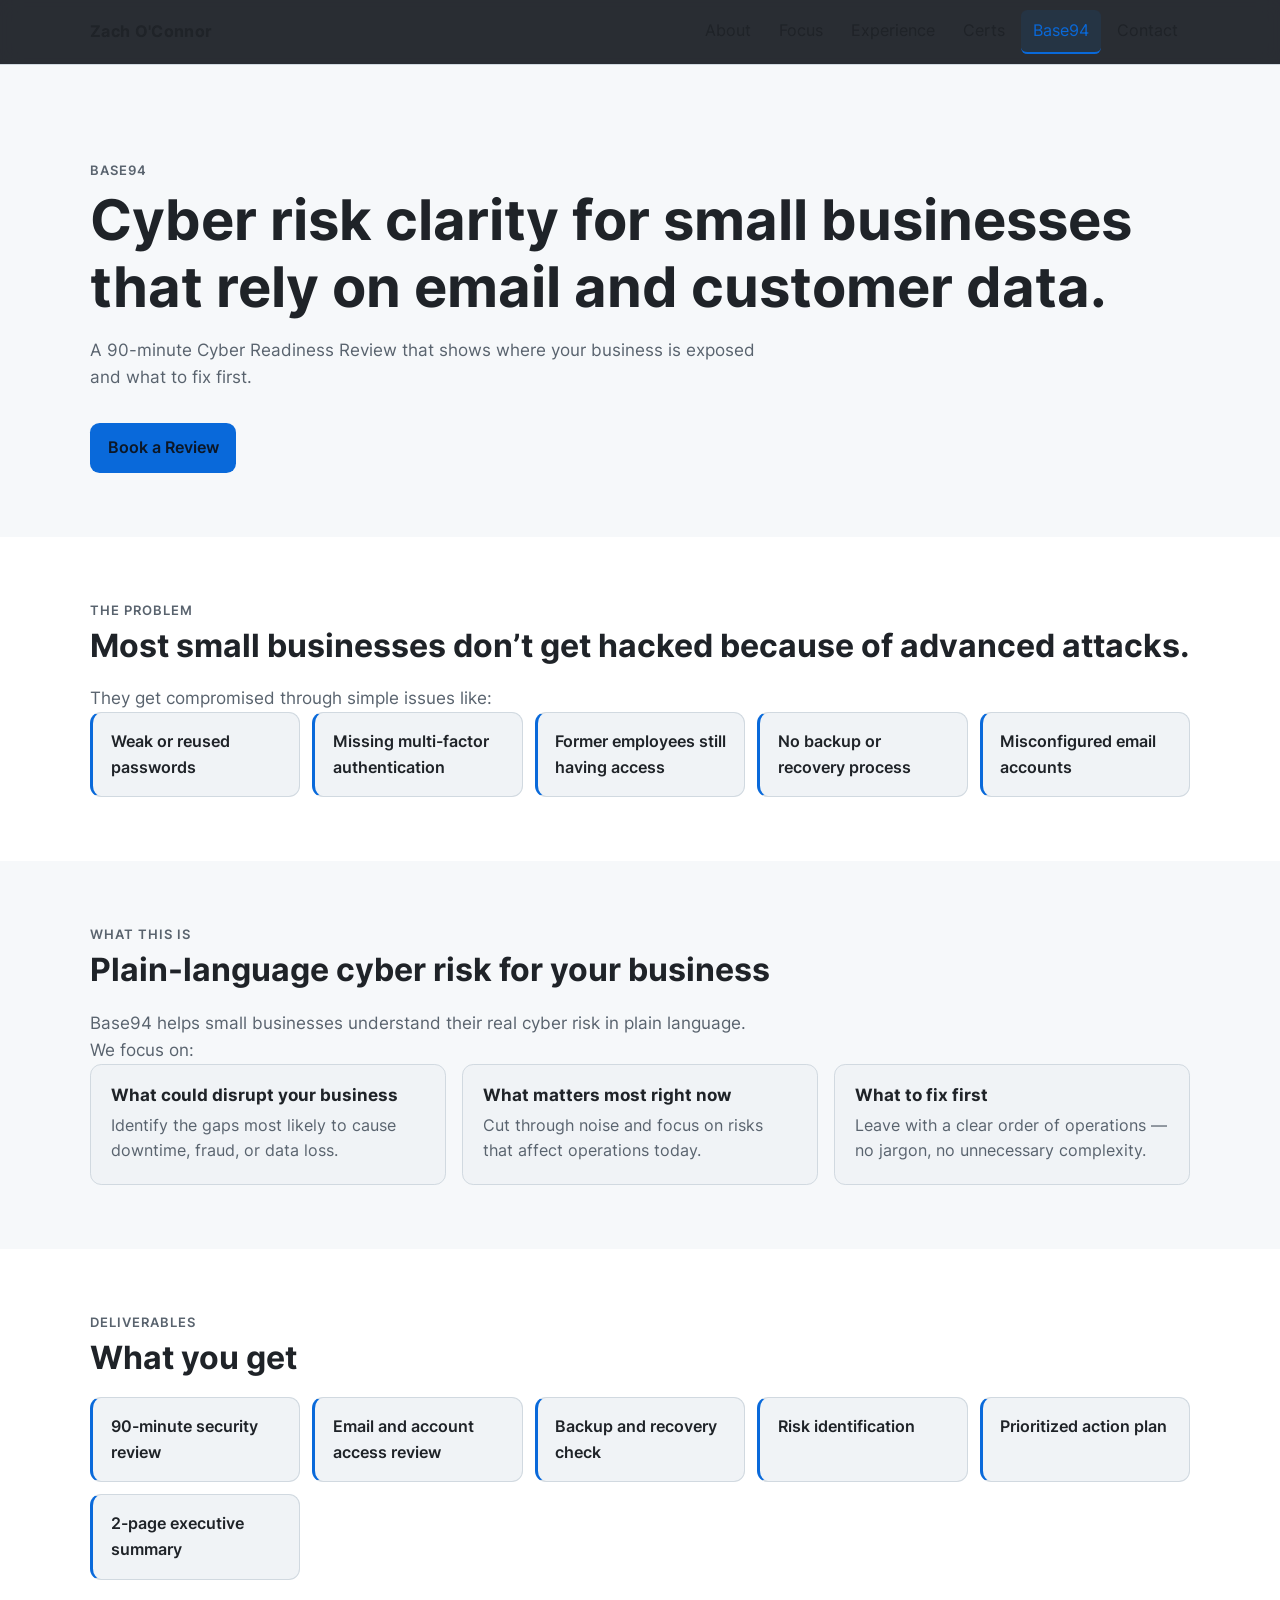
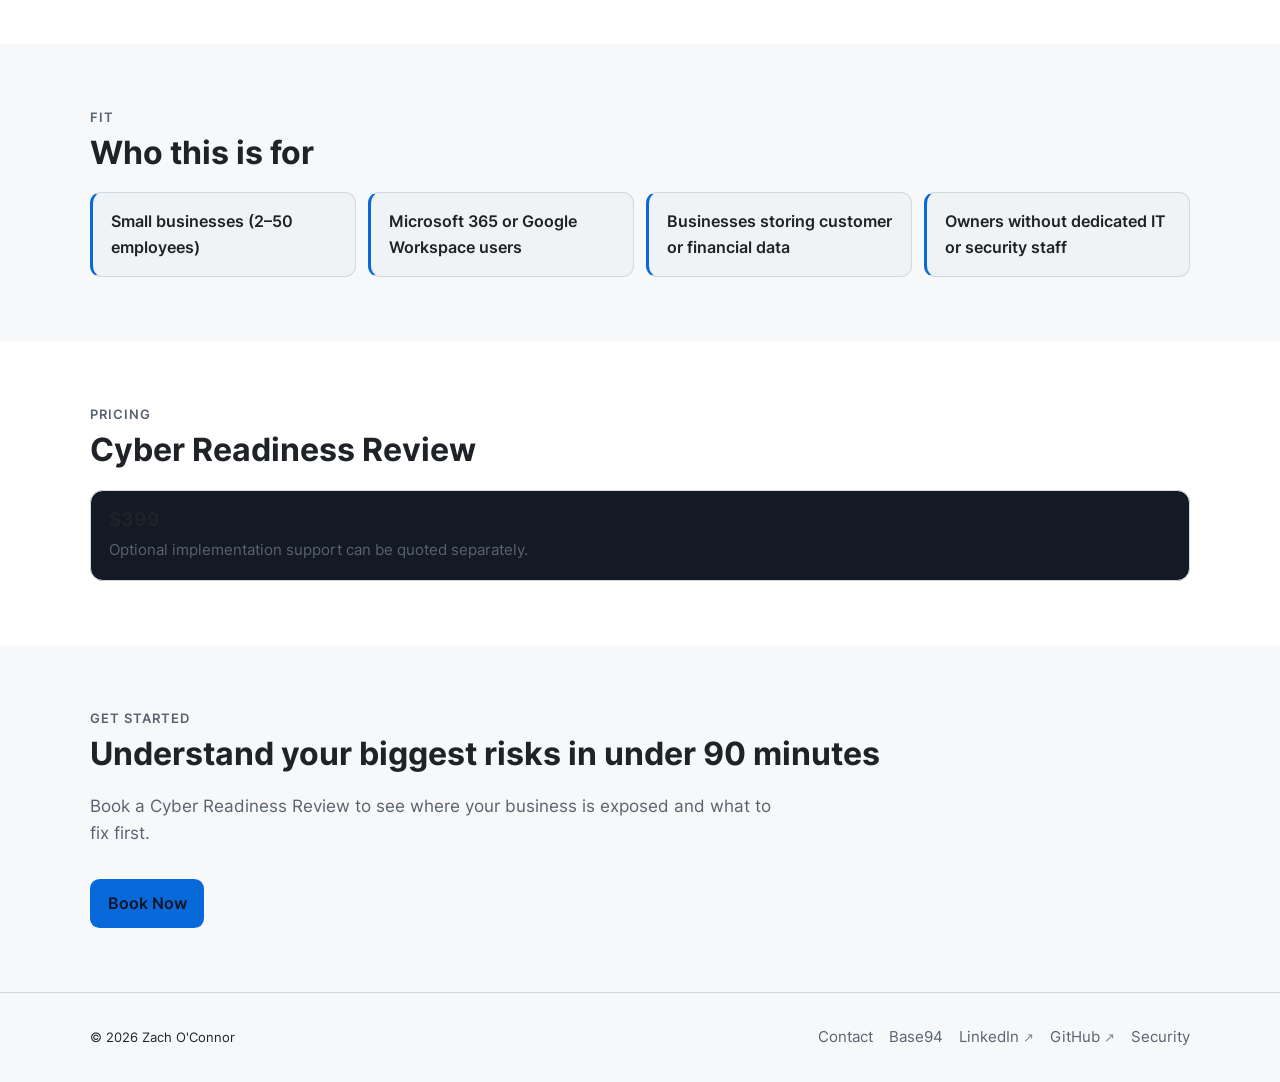
==== base94/index.html @ 256b0ea3 "Add Base94 Cyber Readiness Review landing page. Introduce a marketing page at /base94 and link it fr" ====
<!doctype html>
<html lang="en">
  <head>
    <meta charset="UTF-8" />
    <meta name="viewport" content="width=device-width, initial-scale=1.0" />
    <meta
      name="description"
      content="Base94 offers a 90-minute Cyber Readiness Review for small businesses — plain-language risk clarity for email, accounts, and customer data."
    />
    <meta name="referrer" content="strict-origin-when-cross-origin" />
    <meta name="color-scheme" content="light dark" />
    <link rel="canonical" href="https://zachoco.com/base94/" />
    <title>Base94 | Cyber Readiness Review</title>
    <meta property="og:title" content="Base94 | Cyber Readiness Review" />
    <meta
      property="og:description"
      content="A 90-minute Cyber Readiness Review that shows where your business is exposed and what to fix first."
    />
    <meta property="og:type" content="website" />
    <meta property="og:url" content="https://zachoco.com/base94/" />
    <meta property="og:image" content="https://zachoco.com/assets/profile.jpg" />
    <link rel="icon" href="../assets/favicon.svg" type="image/svg+xml" />
    <link rel="preload" href="../assets/fonts/inter-400.woff2" as="font" type="font/woff2" crossorigin />
    <link rel="stylesheet" href="../styles.css" />
  </head>
  <body>
    <a class="skip-link" href="#main-content">Skip to content</a>

    <header class="site-header">
      <div class="container header-inner">
        <a class="brand" href="/" aria-label="Zach O'Connor home">Zach O'Connor</a>
        <button
          class="nav-toggle"
          type="button"
          aria-expanded="false"
          aria-controls="primary-nav"
        >
          <span class="visually-hidden">Open menu</span>
          <span class="nav-toggle-bar" aria-hidden="true"></span>
          <span class="nav-toggle-bar" aria-hidden="true"></span>
          <span class="nav-toggle-bar" aria-hidden="true"></span>
        </button>
        <nav id="primary-nav" class="primary-nav" aria-label="Primary">
          <ul class="nav-list">
            <li><a href="/#about">About</a></li>
            <li><a href="/#focus">Focus</a></li>
            <li><a href="/#experience">Experience</a></li>
            <li><a href="/#certs">Certs</a></li>
            <li><a href="/base94/" aria-current="page" class="is-active">Base94</a></li>
            <li><a href="/#contact">Contact</a></li>
          </ul>
        </nav>
      </div>
    </header>

    <main id="main-content">
      <section class="hero">
        <div class="container">
          <p class="section-kicker">Base94</p>
          <h1>Cyber risk clarity for small businesses that rely on email and customer data.</h1>
          <p class="hero-copy">
            A 90-minute Cyber Readiness Review that shows where your business is exposed and what
            to fix first.
          </p>
          <div class="hero-actions">
            <a class="button" href="/#contact">Book a Review</a>
          </div>
        </div>
      </section>

      <section class="section section-alt">
        <div class="container">
          <p class="section-kicker">The problem</p>
          <h2 class="section-title">Most small businesses don’t get hacked because of advanced attacks.</h2>
          <p class="section-lead">
            They get compromised through simple issues like:
          </p>
          <ul class="cert-grid">
            <li class="cert-badge">
              <span class="cert-name">Weak or reused passwords</span>
            </li>
            <li class="cert-badge">
              <span class="cert-name">Missing multi-factor authentication</span>
            </li>
            <li class="cert-badge">
              <span class="cert-name">Former employees still having access</span>
            </li>
            <li class="cert-badge">
              <span class="cert-name">No backup or recovery process</span>
            </li>
            <li class="cert-badge">
              <span class="cert-name">Misconfigured email accounts</span>
            </li>
          </ul>
        </div>
      </section>

      <section class="section">
        <div class="container">
          <p class="section-kicker">What this is</p>
          <h2 class="section-title">Plain-language cyber risk for your business</h2>
          <p class="section-lead">
            Base94 helps small businesses understand their real cyber risk in plain language.
            We focus on:
          </p>
          <div class="cards">
            <article class="card">
              <h3>What could disrupt your business</h3>
              <p>Identify the gaps most likely to cause downtime, fraud, or data loss.</p>
            </article>
            <article class="card">
              <h3>What matters most right now</h3>
              <p>Cut through noise and focus on risks that affect operations today.</p>
            </article>
            <article class="card">
              <h3>What to fix first</h3>
              <p>Leave with a clear order of operations — no jargon, no unnecessary complexity.</p>
            </article>
          </div>
        </div>
      </section>

      <section class="section section-alt">
        <div class="container">
          <p class="section-kicker">Deliverables</p>
          <h2 class="section-title">What you get</h2>
          <ul class="cert-grid">
            <li class="cert-badge">
              <span class="cert-name">90-minute security review</span>
            </li>
            <li class="cert-badge">
              <span class="cert-name">Email and account access review</span>
            </li>
            <li class="cert-badge">
              <span class="cert-name">Backup and recovery check</span>
            </li>
            <li class="cert-badge">
              <span class="cert-name">Risk identification</span>
            </li>
            <li class="cert-badge">
              <span class="cert-name">Prioritized action plan</span>
            </li>
            <li class="cert-badge">
              <span class="cert-name">2-page executive summary</span>
            </li>
          </ul>
        </div>
      </section>

      <section class="section">
        <div class="container">
          <p class="section-kicker">Fit</p>
          <h2 class="section-title">Who this is for</h2>
          <ul class="cert-grid">
            <li class="cert-badge">
              <span class="cert-name">Small businesses (2–50 employees)</span>
            </li>
            <li class="cert-badge">
              <span class="cert-name">Microsoft 365 or Google Workspace users</span>
            </li>
            <li class="cert-badge">
              <span class="cert-name">Businesses storing customer or financial data</span>
            </li>
            <li class="cert-badge">
              <span class="cert-name">Owners without dedicated IT or security staff</span>
            </li>
          </ul>
        </div>
      </section>

      <section class="section section-alt">
        <div class="container">
          <p class="section-kicker">Pricing</p>
          <h2 class="section-title">Cyber Readiness Review</h2>
          <article class="stat">
            <p class="stat-value">$399</p>
            <p class="stat-label">
              Optional implementation support can be quoted separately.
            </p>
          </article>
        </div>
      </section>

      <section class="section">
        <div class="container">
          <p class="section-kicker">Get started</p>
          <h2 class="section-title">Understand your biggest risks in under 90 minutes</h2>
          <p class="hero-copy">
            Book a Cyber Readiness Review to see where your business is exposed and what to
            fix first.
          </p>
          <div class="hero-actions">
            <a class="button" href="/#contact">Book Now</a>
          </div>
        </div>
      </section>
    </main>

    <footer class="site-footer">
      <div class="container footer-inner">
        <small>&copy; <span id="current-year"></span> Zach O'Connor</small>
        <nav class="footer-nav" aria-label="Footer">
          <a href="/#contact">Contact</a>
          <a href="/base94/">Base94</a>
          <a
            class="external-link"
            href="https://www.linkedin.com/in/zachoco"
            target="_blank"
            rel="noopener noreferrer"
            aria-label="LinkedIn (opens in new tab)"
            >LinkedIn</a
          >
          <a
            class="external-link"
            href="https://github.com/zachoco"
            target="_blank"
            rel="noopener noreferrer"
            aria-label="GitHub (opens in new tab)"
            >GitHub</a
          >
          <a href="https://zachoco.com/.well-known/security.txt">Security</a>
        </nav>
      </div>
    </footer>

    <script src="../script.js" defer></script>
  </body>
</html>
---- styles.css ----
@font-face {
  font-family: Inter;
  font-style: normal;
  font-weight: 400;
  font-display: swap;
  src: url("./assets/fonts/inter-400.woff2") format("woff2");
}

@font-face {
  font-family: Inter;
  font-style: normal;
  font-weight: 600;
  font-display: swap;
  src: url("./assets/fonts/inter-600.woff2") format("woff2");
}

@font-face {
  font-family: Inter;
  font-style: normal;
  font-weight: 700;
  font-display: swap;
  src: url("./assets/fonts/inter-700.woff2") format("woff2");
}

:root {
  --bg: #0d1117;
  --bg-alt: #161b22;
  --text: #e6edf3;
  --muted: #9da7b3;
  --accent: #58a6ff;
  --accent-soft: rgba(88, 166, 255, 0.14);
  --surface: #1f2630;
  --border: #2f3948;
  --border-strong: #3d4f66;
  --success-bg: #13261f;
  --success-border: #2d6a4f;
  --success-text: #b7e4c7;
  --error-bg: #2a1518;
  --error-border: #6e2c2c;
  --error-text: #f0c4c4;
}

@media (prefers-color-scheme: light) {
  :root {
    --bg: #f6f8fa;
    --bg-alt: #ffffff;
    --text: #1f2328;
    --muted: #59636e;
    --accent: #0969da;
    --accent-soft: rgba(9, 105, 218, 0.1);
    --surface: #f0f3f6;
    --border: #d1d9e0;
    --border-strong: #b8c0cc;
    --success-bg: #e6f4ea;
    --success-border: #8fd19e;
    --success-text: #116329;
    --error-bg: #fde8e8;
    --error-border: #f5a5a5;
    --error-text: #8a1f1f;
  }

  .site-header {
    background: rgba(246, 248, 250, 0.92);
  }

  .profile-card {
    background: linear-gradient(180deg, #ffffff 0%, #f0f3f6 100%);
  }

  .stat {
    background: #ffffff;
  }

  .button {
    color: #ffffff;
  }
}

*,
*::before,
*::after {
  box-sizing: border-box;
}

html {
  scroll-behavior: smooth;
}

html,
body {
  margin: 0;
  padding: 0;
  font-family: Inter, -apple-system, BlinkMacSystemFont, "Segoe UI", Roboto, sans-serif;
  background: var(--bg);
  color: var(--text);
  line-height: 1.6;
}

body {
  padding-left: env(safe-area-inset-left);
  padding-right: env(safe-area-inset-right);
}

.visually-hidden {
  position: absolute;
  width: 1px;
  height: 1px;
  padding: 0;
  margin: -1px;
  overflow: hidden;
  clip: rect(0, 0, 0, 0);
  white-space: nowrap;
  border: 0;
}

a {
  color: var(--accent);
}

a:focus-visible,
button:focus-visible,
input:focus-visible,
textarea:focus-visible {
  outline: 2px solid var(--accent);
  outline-offset: 2px;
}

.external-link::after {
  content: " ↗";
  font-size: 0.85em;
  opacity: 0.75;
}

.skip-link {
  position: absolute;
  left: -9999px;
  top: 1rem;
  background: #ffffff;
  color: #000000;
  padding: 0.6rem 0.9rem;
  border-radius: 0.4rem;
  z-index: 100;
}

.skip-link:focus {
  left: 1rem;
}

.container {
  width: min(1100px, 92vw);
  margin: 0 auto;
}

.site-header {
  position: sticky;
  top: 0;
  z-index: 50;
  backdrop-filter: blur(10px);
  background: rgba(13, 17, 23, 0.88);
  border-bottom: 1px solid var(--border);
}

.header-inner {
  display: flex;
  justify-content: space-between;
  align-items: center;
  gap: 1rem;
  min-height: 4rem;
  position: relative;
}

.nav-toggle {
  display: none;
  flex-direction: column;
  justify-content: center;
  gap: 0.35rem;
  width: 2.75rem;
  height: 2.75rem;
  padding: 0.5rem;
  border: 1px solid var(--border);
  border-radius: 0.5rem;
  background: var(--bg-alt);
  color: var(--text);
  cursor: pointer;
}

.nav-toggle-bar {
  display: block;
  height: 2px;
  width: 100%;
  background: currentColor;
  border-radius: 1px;
  transition: transform 0.2s ease, opacity 0.2s ease;
}

.site-header.nav-open .nav-toggle-bar:nth-child(2) {
  transform: translateY(0.45rem) rotate(45deg);
}

.site-header.nav-open .nav-toggle-bar:nth-child(3) {
  opacity: 0;
}

.site-header.nav-open .nav-toggle-bar:nth-child(4) {
  transform: translateY(-0.45rem) rotate(-45deg);
}

.brand {
  text-decoration: none;
  color: var(--text);
  font-weight: 700;
  letter-spacing: 0.02em;
}

.nav-list {
  list-style: none;
  display: flex;
  gap: 0.25rem;
  margin: 0;
  padding: 0;
}

.nav-list a {
  color: var(--text);
  text-decoration: none;
  display: inline-flex;
  align-items: center;
  min-height: 2.75rem;
  padding: 0.35rem 0.75rem;
  border-radius: 0.4rem;
  border-bottom: 2px solid transparent;
  transition: background 0.15s ease, border-color 0.15s ease, color 0.15s ease;
}

.nav-list a:hover {
  background: var(--accent-soft);
}

.nav-list a.is-active {
  color: var(--accent);
  border-bottom-color: var(--accent);
  background: var(--accent-soft);
}

.section-kicker {
  text-transform: uppercase;
  letter-spacing: 0.08em;
  color: var(--muted);
  font-size: 0.8rem;
  font-weight: 600;
  margin: 0 0 0.35rem;
}

.section-title {
  margin: 0 0 1.25rem;
  font-size: clamp(1.5rem, 3vw, 2rem);
  line-height: 1.2;
}

.section-lead {
  color: var(--muted);
  max-width: 62ch;
  margin: 0;
  font-size: 1.05rem;
}

.hero {
  padding: 6rem 0 4rem;
}

.hero-grid {
  display: grid;
  grid-template-columns: 1.4fr minmax(240px, 320px);
  gap: 2rem;
  align-items: center;
}

h1,
h2,
h3 {
  line-height: 1.2;
}

h1 {
  font-size: clamp(2rem, 4.5vw, 3.5rem);
  margin: 0 0 1rem;
  font-weight: 700;
}

.hero-copy {
  color: var(--muted);
  max-width: 62ch;
  margin: 0 0 2rem;
  font-size: 1.05rem;
}

.hero-actions {
  display: flex;
  gap: 0.8rem;
  flex-wrap: wrap;
}

.button {
  display: inline-flex;
  align-items: center;
  justify-content: center;
  min-height: 2.75rem;
  background: var(--accent);
  color: #0c1726;
  text-decoration: none;
  border-radius: 0.6rem;
  padding: 0.75rem 1.1rem;
  font-weight: 600;
  font-size: 1rem;
  border: none;
  cursor: pointer;
  font-family: inherit;
  transition: filter 0.15s ease, transform 0.15s ease;
}

.button:hover {
  filter: brightness(1.08);
}

.button:active {
  transform: translateY(1px);
}

.button:disabled {
  opacity: 0.65;
  cursor: not-allowed;
  transform: none;
}

.button-secondary {
  background: transparent;
  border: 1px solid var(--border);
  color: var(--text);
  filter: none;
}

.button-secondary:hover {
  background: var(--accent-soft);
  border-color: var(--border-strong);
}

.profile-card {
  background: linear-gradient(180deg, #19212e 0%, #111722 100%);
  border: 1px solid var(--border);
  border-radius: 1rem;
  padding: 1rem;
}

.profile-image {
  width: 100%;
  height: auto;
  aspect-ratio: 1 / 1;
  object-fit: cover;
  border-radius: 0.8rem;
  border: 1px solid var(--border-strong);
}

.profile-note {
  color: var(--muted);
  margin: 0.8rem 0 0;
  font-size: 0.9rem;
}

.section {
  padding: 4rem 0;
  scroll-margin-top: 5rem;
}

.section-alt {
  background: var(--bg-alt);
}

.cards {
  display: grid;
  gap: 1rem;
  grid-template-columns: repeat(auto-fit, minmax(220px, 1fr));
}

.card {
  background: var(--surface);
  padding: 1.25rem;
  border-radius: 0.7rem;
  border: 1px solid var(--border);
  transition: border-color 0.15s ease, transform 0.15s ease, box-shadow 0.15s ease;
}

.card:hover,
.card:focus-within {
  border-color: var(--accent);
  transform: translateY(-2px);
  box-shadow: 0 8px 24px rgba(0, 0, 0, 0.12);
}

.card h3 {
  margin: 0 0 0.5rem;
  font-size: 1.05rem;
}

.card p {
  margin: 0;
  color: var(--muted);
}

.timeline-list {
  list-style: none;
  margin: 0;
  padding: 0;
  display: grid;
  gap: 0;
}

.timeline-item {
  display: grid;
  grid-template-columns: 1.25rem 1fr;
  gap: 1rem;
  padding: 1.25rem 0;
  border-bottom: 1px solid var(--border);
}

.timeline-item:last-child {
  border-bottom: none;
  padding-bottom: 0;
}

.timeline-item:first-child {
  padding-top: 0;
}

.timeline-marker {
  position: relative;
  width: 0.75rem;
  height: 0.75rem;
  margin-top: 0.35rem;
  border-radius: 50%;
  background: var(--accent);
  box-shadow: 0 0 0 4px var(--accent-soft);
}

.timeline-item:not(:last-child) .timeline-marker::after {
  content: "";
  position: absolute;
  left: 50%;
  top: 1rem;
  width: 2px;
  height: calc(100% + 2.5rem);
  transform: translateX(-50%);
  background: var(--border);
}

.timeline-role {
  margin: 0;
  font-size: 1.05rem;
  font-weight: 600;
}

.timeline-org {
  margin: 0.15rem 0 0;
  color: var(--muted);
  font-size: 0.95rem;
}

.timeline-date {
  display: inline-block;
  margin-top: 0.35rem;
  padding: 0.15rem 0.5rem;
  border-radius: 999px;
  background: var(--accent-soft);
  color: var(--accent);
  font-size: 0.8rem;
  font-weight: 600;
}

.timeline-detail {
  margin: 0.65rem 0 0;
  color: var(--muted);
}

.cert-grid {
  list-style: none;
  margin: 0;
  padding: 0;
  display: grid;
  gap: 0.75rem;
  grid-template-columns: repeat(auto-fit, minmax(200px, 1fr));
}

.cert-badge {
  display: flex;
  flex-direction: column;
  gap: 0.25rem;
  padding: 1rem 1.1rem;
  border-radius: 0.7rem;
  border: 1px solid var(--border);
  background: var(--surface);
  border-left: 3px solid var(--accent);
  transition: border-color 0.15s ease, transform 0.15s ease;
}

.cert-badge:hover {
  border-color: var(--accent);
  transform: translateY(-1px);
}

.cert-name {
  font-weight: 600;
}

.cert-meta {
  color: var(--muted);
  font-size: 0.85rem;
}

.contact-layout {
  display: grid;
  grid-template-columns: minmax(0, 1fr) minmax(0, 1.2fr);
  gap: 2rem;
  align-items: start;
}

.contact-links {
  list-style: none;
  padding: 0;
  margin: 1rem 0 0;
  display: flex;
  flex-wrap: wrap;
  gap: 1rem;
}

.contact-links a {
  font-weight: 600;
}

.contact-form {
  display: grid;
  gap: 1rem;
}

.form-field {
  display: grid;
  gap: 0.35rem;
}

.form-field label {
  font-weight: 600;
  font-size: 0.95rem;
}

.form-field input,
.form-field textarea {
  width: 100%;
  padding: 0.75rem 0.85rem;
  border-radius: 0.5rem;
  border: 1px solid var(--border);
  background: var(--bg-alt);
  color: var(--text);
  font: inherit;
  font-size: 1rem;
  line-height: 1.4;
}

.form-field input:focus,
.form-field textarea:focus {
  border-color: var(--accent);
}

.form-field textarea {
  resize: vertical;
  min-height: 8rem;
}

.contact-honeypot {
  position: absolute;
  left: -9999px;
  width: 1px;
  height: 1px;
  overflow: hidden;
}

.form-status {
  margin: 0 0 1rem;
  padding: 0.85rem 1rem;
  border-radius: 0.5rem;
}

.form-status-success {
  border: 1px solid var(--success-border);
  background: var(--success-bg);
  color: var(--success-text);
}

.form-status-error {
  border: 1px solid var(--error-border);
  background: var(--error-bg);
  color: var(--error-text);
}

.mini-stats {
  padding-top: 2rem;
  padding-bottom: 2rem;
}

.stats-grid {
  display: grid;
  grid-template-columns: repeat(3, minmax(0, 1fr));
  gap: 1rem;
}

.stat {
  background: #131a25;
  border: 1px solid var(--border);
  border-radius: 0.8rem;
  padding: 1.1rem;
  transition: border-color 0.15s ease, transform 0.15s ease;
}

.stat:hover {
  border-color: var(--accent);
  transform: translateY(-1px);
}

.stat-value {
  margin: 0 0 0.4rem;
  font-size: 1.2rem;
  font-weight: 700;
  line-height: 1.2;
}

.stat-label {
  margin: 0;
  color: var(--muted);
  font-size: 0.95rem;
}

.site-footer {
  padding: 2rem 0;
  border-top: 1px solid var(--border);
}

.footer-inner {
  display: flex;
  flex-wrap: wrap;
  justify-content: space-between;
  align-items: center;
  gap: 1rem;
}

.footer-nav {
  display: flex;
  flex-wrap: wrap;
  gap: 1rem;
}

.footer-nav a {
  color: var(--muted);
  text-decoration: none;
  font-size: 0.95rem;
}

.footer-nav a:hover {
  color: var(--accent);
}

@media (prefers-reduced-motion: reduce) {
  * {
    animation: none !important;
    transition: none !important;
    scroll-behavior: auto !important;
  }
}

@media (max-width: 900px) {
  .hero-grid {
    grid-template-columns: 1fr;
  }

  .stats-grid {
    grid-template-columns: 1fr;
  }

  .contact-layout {
    grid-template-columns: 1fr;
  }
}

@media (max-width: 768px) {
  .nav-toggle {
    display: inline-flex;
  }

  .primary-nav {
    position: absolute;
    top: calc(100% + 0.25rem);
    right: 0;
    left: 0;
    z-index: 20;
    background: var(--bg-alt);
    border: 1px solid var(--border);
    border-radius: 0.75rem;
    padding: 0.5rem;
    opacity: 0;
    visibility: hidden;
    transform: translateY(-0.25rem);
    transition: opacity 0.2s ease, transform 0.2s ease, visibility 0.2s;
  }

  .site-header.nav-open .primary-nav {
    opacity: 1;
    visibility: visible;
    transform: translateY(0);
  }

  .nav-list {
    flex-direction: column;
    gap: 0;
  }

  .nav-list a {
    width: 100%;
    border-bottom: none;
  }

  .nav-list a.is-active {
    border-left: 3px solid var(--accent);
  }

  .hero {
    padding: 4rem 0 2.5rem;
  }

  .section {
    padding: 3rem 0;
  }

  .timeline-header {
    display: grid;
    gap: 0.15rem;
  }
}

@media (max-width: 480px) {
  .container {
    width: min(1100px, 94vw);
  }

  .hero-actions {
    flex-direction: column;
  }

  .hero-actions .button {
    width: 100%;
    text-align: center;
  }
}
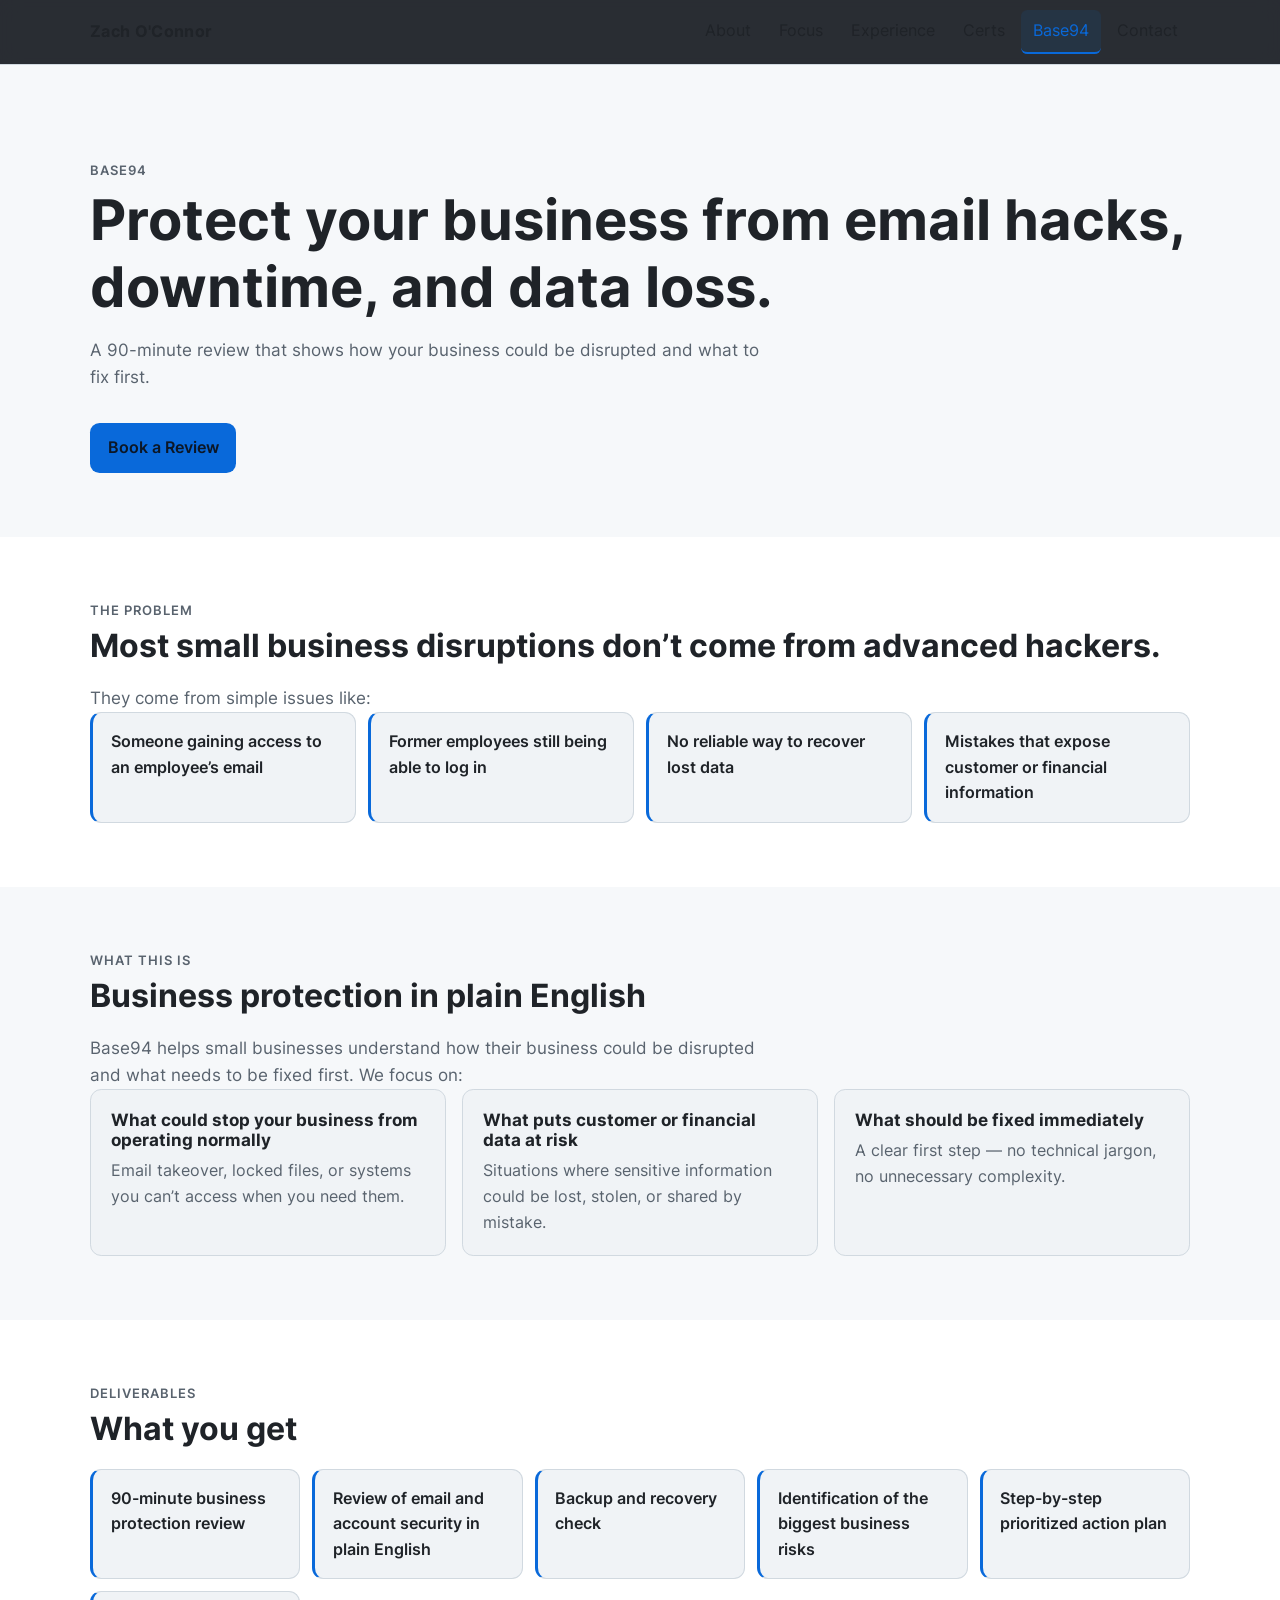
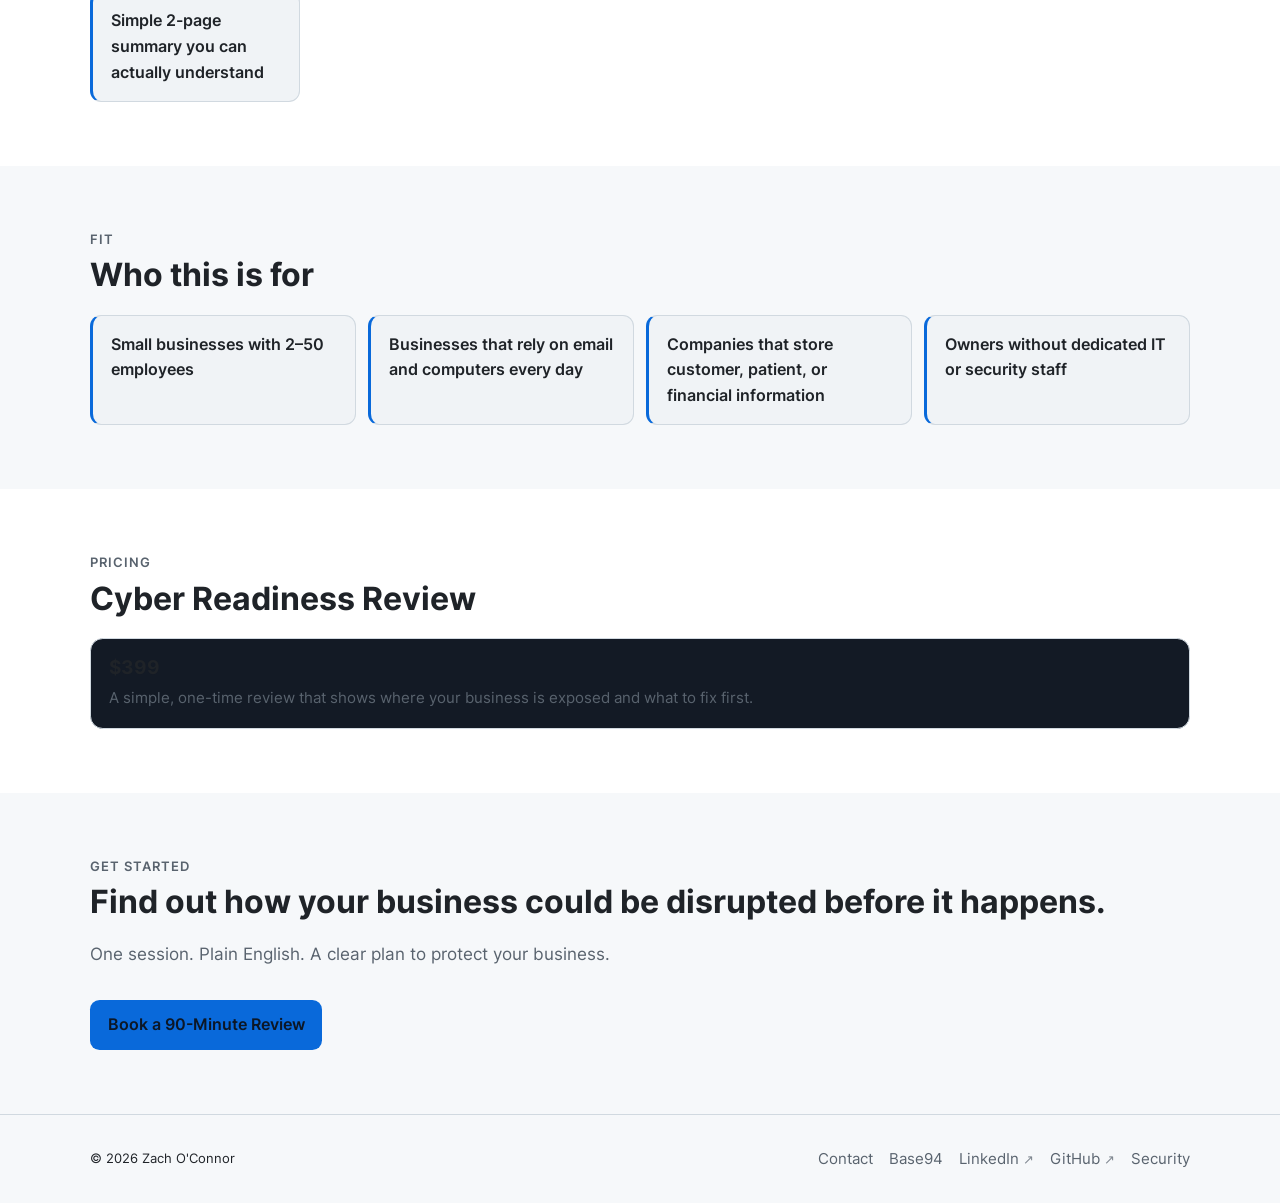
==== commit b5e33158: "Rewrite Base94 copy for non-technical business owners. Use plain-language messaging focused on disru" ====
--- a/base94/index.html
+++ b/base94/index.html
@@ -5,7 +5,7 @@
     <meta name="viewport" content="width=device-width, initial-scale=1.0" />
     <meta
       name="description"
-      content="Base94 offers a 90-minute Cyber Readiness Review for small businesses — plain-language risk clarity for email, accounts, and customer data."
+      content="Base94 offers a 90-minute business protection review for small businesses — prevent email hacks, downtime, and data loss."
     />
     <meta name="referrer" content="strict-origin-when-cross-origin" />
     <meta name="color-scheme" content="light dark" />
@@ -14,7 +14,7 @@
     <meta property="og:title" content="Base94 | Cyber Readiness Review" />
     <meta
       property="og:description"
-      content="A 90-minute Cyber Readiness Review that shows where your business is exposed and what to fix first."
+      content="A 90-minute review that shows how your business could be disrupted and what to fix first."
     />
     <meta property="og:type" content="website" />
     <meta property="og:url" content="https://zachoco.com/base94/" />
@@ -57,10 +57,10 @@
       <section class="hero">
         <div class="container">
           <p class="section-kicker">Base94</p>
-          <h1>Cyber risk clarity for small businesses that rely on email and customer data.</h1>
+          <h1>Protect your business from email hacks, downtime, and data loss.</h1>
           <p class="hero-copy">
-            A 90-minute Cyber Readiness Review that shows where your business is exposed and what
-            to fix first.
+            A 90-minute review that shows how your business could be disrupted and what to fix
+            first.
           </p>
           <div class="hero-actions">
             <a class="button" href="/#contact">Book a Review</a>
@@ -71,50 +71,45 @@
       <section class="section section-alt">
         <div class="container">
           <p class="section-kicker">The problem</p>
-          <h2 class="section-title">Most small businesses don’t get hacked because of advanced attacks.</h2>
+          <h2 class="section-title">Most small business disruptions don’t come from advanced hackers.</h2>
+          <p class="section-lead">They come from simple issues like:</p>
+          <ul class="cert-grid">
+            <li class="cert-badge">
+              <span class="cert-name">Someone gaining access to an employee’s email</span>
+            </li>
+            <li class="cert-badge">
+              <span class="cert-name">Former employees still being able to log in</span>
+            </li>
+            <li class="cert-badge">
+              <span class="cert-name">No reliable way to recover lost data</span>
+            </li>
+            <li class="cert-badge">
+              <span class="cert-name">Mistakes that expose customer or financial information</span>
+            </li>
+          </ul>
+        </div>
+      </section>
+
+      <section class="section">
+        <div class="container">
+          <p class="section-kicker">What this is</p>
+          <h2 class="section-title">Business protection in plain English</h2>
           <p class="section-lead">
-            They get compromised through simple issues like:
-          </p>
-          <ul class="cert-grid">
-            <li class="cert-badge">
-              <span class="cert-name">Weak or reused passwords</span>
-            </li>
-            <li class="cert-badge">
-              <span class="cert-name">Missing multi-factor authentication</span>
-            </li>
-            <li class="cert-badge">
-              <span class="cert-name">Former employees still having access</span>
-            </li>
-            <li class="cert-badge">
-              <span class="cert-name">No backup or recovery process</span>
-            </li>
-            <li class="cert-badge">
-              <span class="cert-name">Misconfigured email accounts</span>
-            </li>
-          </ul>
-        </div>
-      </section>
-
-      <section class="section">
-        <div class="container">
-          <p class="section-kicker">What this is</p>
-          <h2 class="section-title">Plain-language cyber risk for your business</h2>
-          <p class="section-lead">
-            Base94 helps small businesses understand their real cyber risk in plain language.
-            We focus on:
+            Base94 helps small businesses understand how their business could be disrupted and
+            what needs to be fixed first. We focus on:
           </p>
           <div class="cards">
             <article class="card">
-              <h3>What could disrupt your business</h3>
-              <p>Identify the gaps most likely to cause downtime, fraud, or data loss.</p>
+              <h3>What could stop your business from operating normally</h3>
+              <p>Email takeover, locked files, or systems you can’t access when you need them.</p>
             </article>
             <article class="card">
-              <h3>What matters most right now</h3>
-              <p>Cut through noise and focus on risks that affect operations today.</p>
+              <h3>What puts customer or financial data at risk</h3>
+              <p>Situations where sensitive information could be lost, stolen, or shared by mistake.</p>
             </article>
             <article class="card">
-              <h3>What to fix first</h3>
-              <p>Leave with a clear order of operations — no jargon, no unnecessary complexity.</p>
+              <h3>What should be fixed immediately</h3>
+              <p>A clear first step — no technical jargon, no unnecessary complexity.</p>
             </article>
           </div>
         </div>
@@ -126,22 +121,22 @@
           <h2 class="section-title">What you get</h2>
           <ul class="cert-grid">
             <li class="cert-badge">
-              <span class="cert-name">90-minute security review</span>
-            </li>
-            <li class="cert-badge">
-              <span class="cert-name">Email and account access review</span>
+              <span class="cert-name">90-minute business protection review</span>
+            </li>
+            <li class="cert-badge">
+              <span class="cert-name">Review of email and account security in plain English</span>
             </li>
             <li class="cert-badge">
               <span class="cert-name">Backup and recovery check</span>
             </li>
             <li class="cert-badge">
-              <span class="cert-name">Risk identification</span>
-            </li>
-            <li class="cert-badge">
-              <span class="cert-name">Prioritized action plan</span>
-            </li>
-            <li class="cert-badge">
-              <span class="cert-name">2-page executive summary</span>
+              <span class="cert-name">Identification of the biggest business risks</span>
+            </li>
+            <li class="cert-badge">
+              <span class="cert-name">Step-by-step prioritized action plan</span>
+            </li>
+            <li class="cert-badge">
+              <span class="cert-name">Simple 2-page summary you can actually understand</span>
             </li>
           </ul>
         </div>
@@ -153,13 +148,13 @@
           <h2 class="section-title">Who this is for</h2>
           <ul class="cert-grid">
             <li class="cert-badge">
-              <span class="cert-name">Small businesses (2–50 employees)</span>
-            </li>
-            <li class="cert-badge">
-              <span class="cert-name">Microsoft 365 or Google Workspace users</span>
-            </li>
-            <li class="cert-badge">
-              <span class="cert-name">Businesses storing customer or financial data</span>
+              <span class="cert-name">Small businesses with 2–50 employees</span>
+            </li>
+            <li class="cert-badge">
+              <span class="cert-name">Businesses that rely on email and computers every day</span>
+            </li>
+            <li class="cert-badge">
+              <span class="cert-name">Companies that store customer, patient, or financial information</span>
             </li>
             <li class="cert-badge">
               <span class="cert-name">Owners without dedicated IT or security staff</span>
@@ -175,7 +170,8 @@
           <article class="stat">
             <p class="stat-value">$399</p>
             <p class="stat-label">
-              Optional implementation support can be quoted separately.
+              A simple, one-time review that shows where your business is exposed and what to fix
+              first.
             </p>
           </article>
         </div>
@@ -184,13 +180,12 @@
       <section class="section">
         <div class="container">
           <p class="section-kicker">Get started</p>
-          <h2 class="section-title">Understand your biggest risks in under 90 minutes</h2>
+          <h2 class="section-title">Find out how your business could be disrupted before it happens.</h2>
           <p class="hero-copy">
-            Book a Cyber Readiness Review to see where your business is exposed and what to
-            fix first.
+            One session. Plain English. A clear plan to protect your business.
           </p>
           <div class="hero-actions">
-            <a class="button" href="/#contact">Book Now</a>
+            <a class="button" href="/#contact">Book a 90-Minute Review</a>
           </div>
         </div>
       </section>
